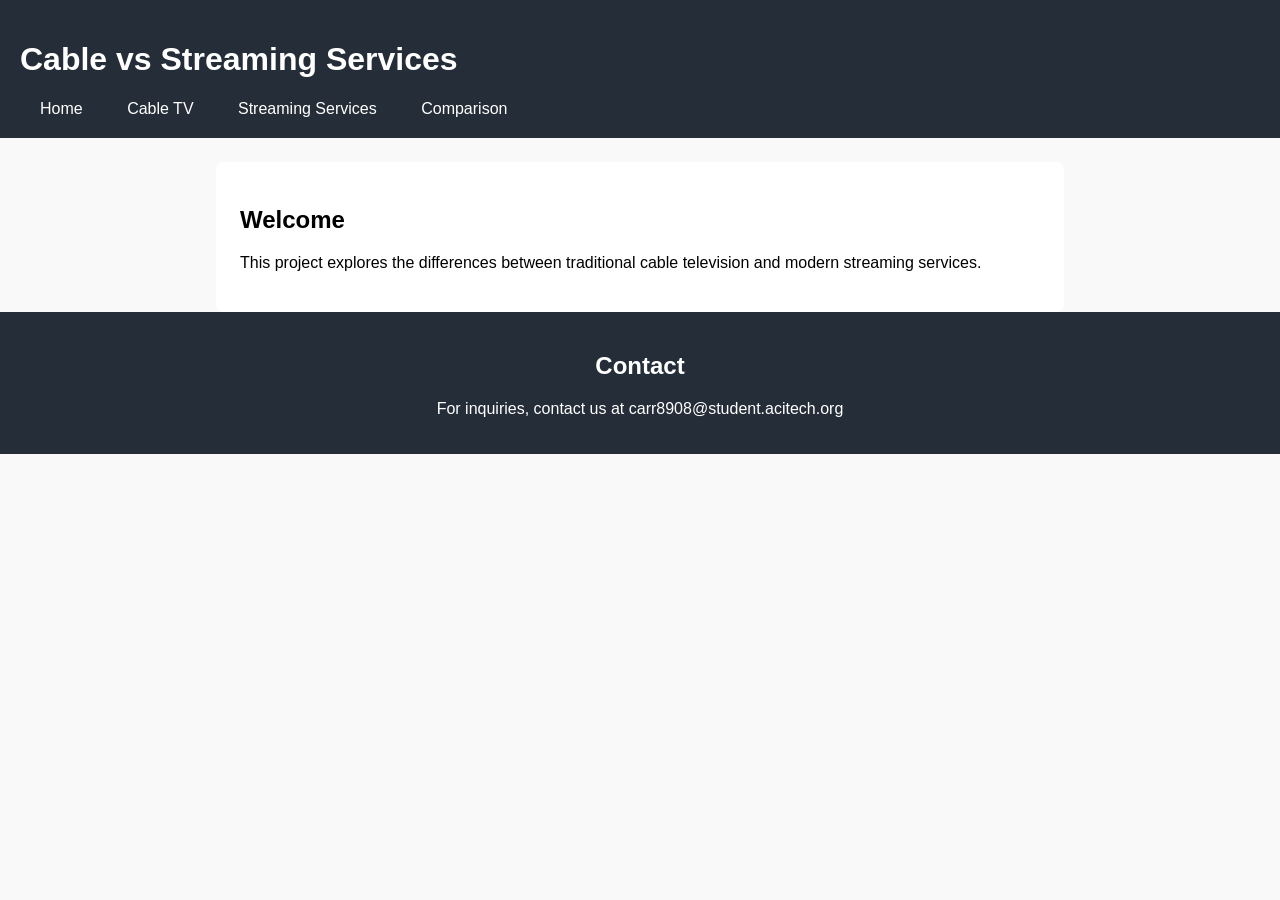
==== index.html @ 03251b56 "Add files via upload" ====
<!DOCTYPE html>
<html lang="en">
<head>
  <meta charset="UTF-8">
  <title>Cable vs Streaming - Home</title>
  <link rel="stylesheet" href="styles.css">
</head>
<body>
  <header>
    <h1>Cable vs Streaming Services</h1>
    <nav>
      <a href="index.html">Home</a>
      <a href="cable.html">Cable TV</a>
      <a href="streaming.html">Streaming Services</a>
      <a href="comparison.html">Comparison</a>
    </nav>
  </header>
  <main>
    <h2>Welcome</h2>
    <p>This project explores the differences between traditional cable television and modern streaming services.</p>
  </main>
  <script src="script.js"></script>
</body>
<footer>
        <section id="contact">
            <h2>Contact</h2>
            <p>For inquiries, contact us at carr8908@student.acitech.org</p>
        </section>
    </footer>
</html>
---- styles.css ----
body {
  font-family: Arial, sans-serif;
  margin: 0;
  padding: 0;
  background-color: #f9f9f9;
}
header {
  background-color: #252e38;
  color: #fff;
  padding: 20px;
}
nav a {
  background-color: #252e38;
  color: #fff;
  margin: 0;
  text-decoration: none;
  padding: 20px;
}
nav a:hover {
  background-color: #111111;
  color: white;
}
main {
  padding: 24px;
  max-width: 800px;
  margin: 0 auto;
  background: #fff;
  border-radius: 8px;
  margin-top: 24px;
}
footer {
    text-align: center;
    padding: 20px 0;
    background: #252e38;
    color: #fff;
    position: relative;
    bottom: 0;
    width: 100%;
}
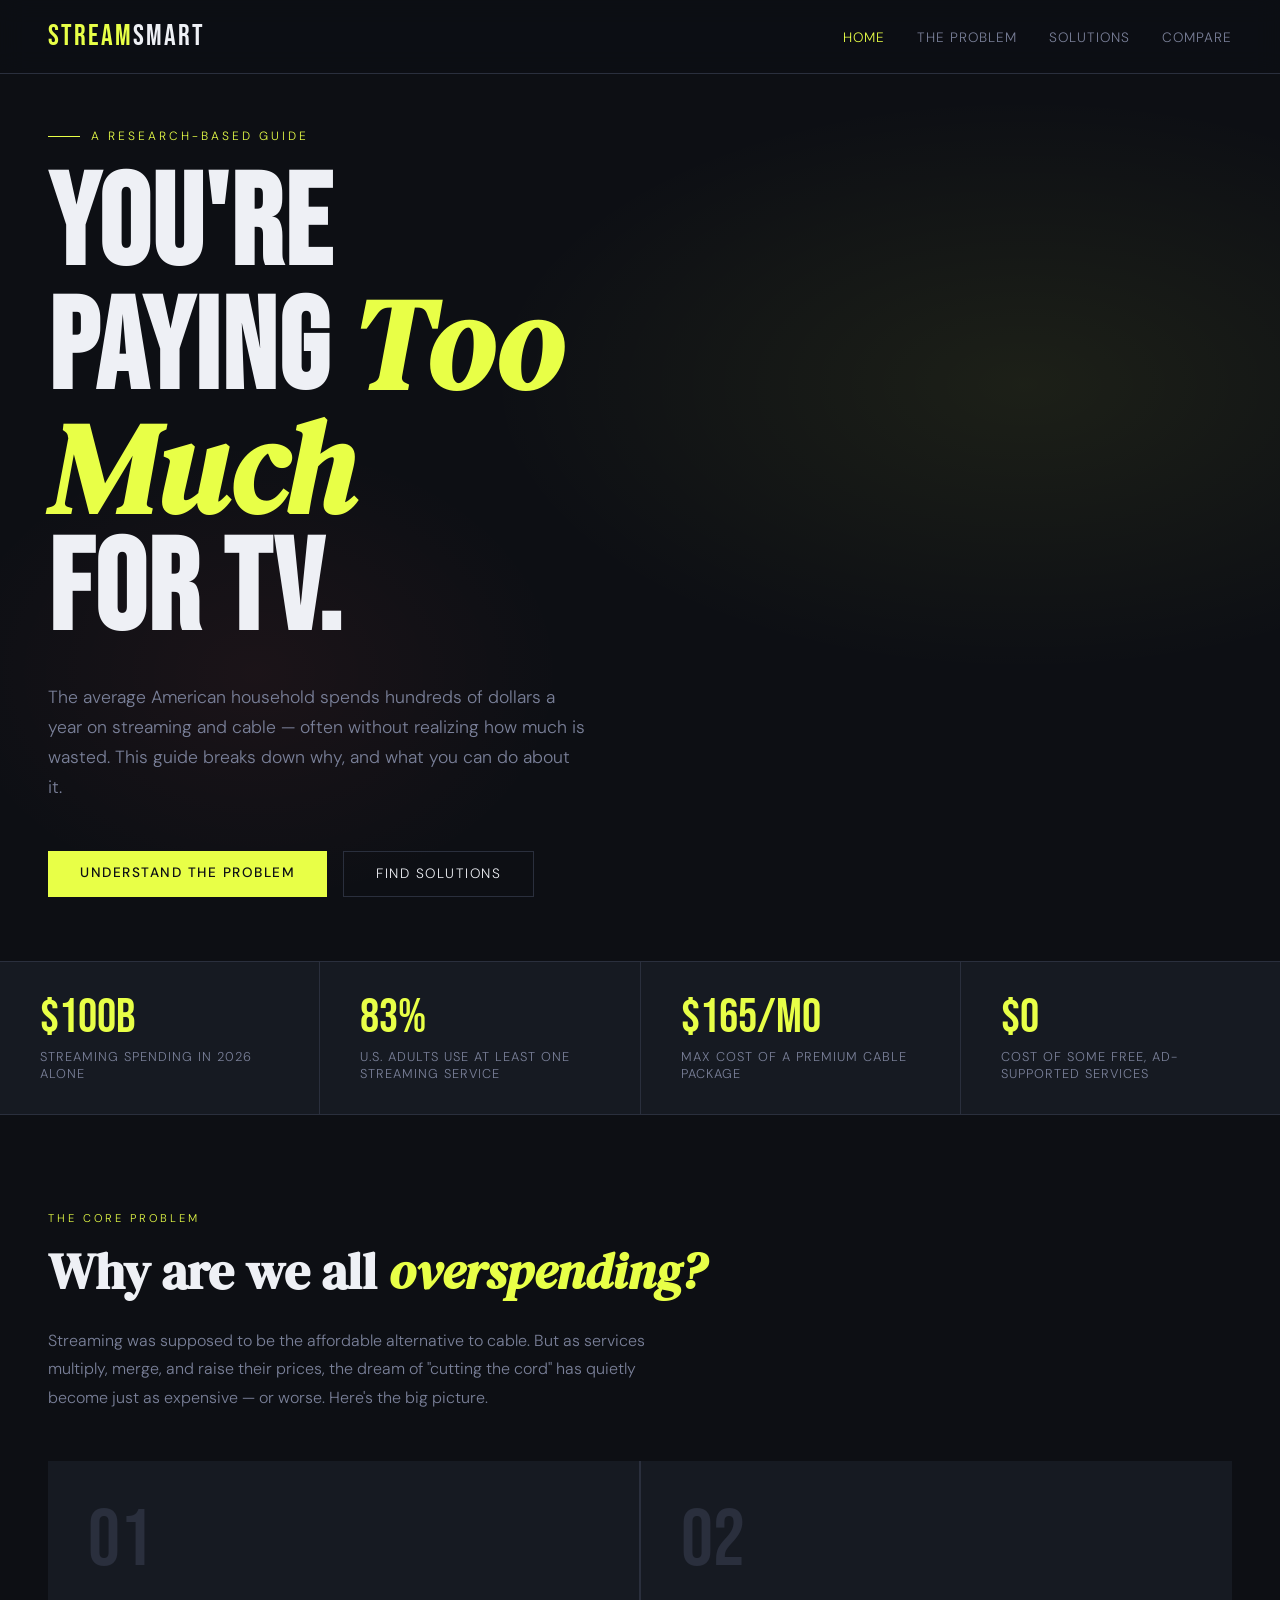
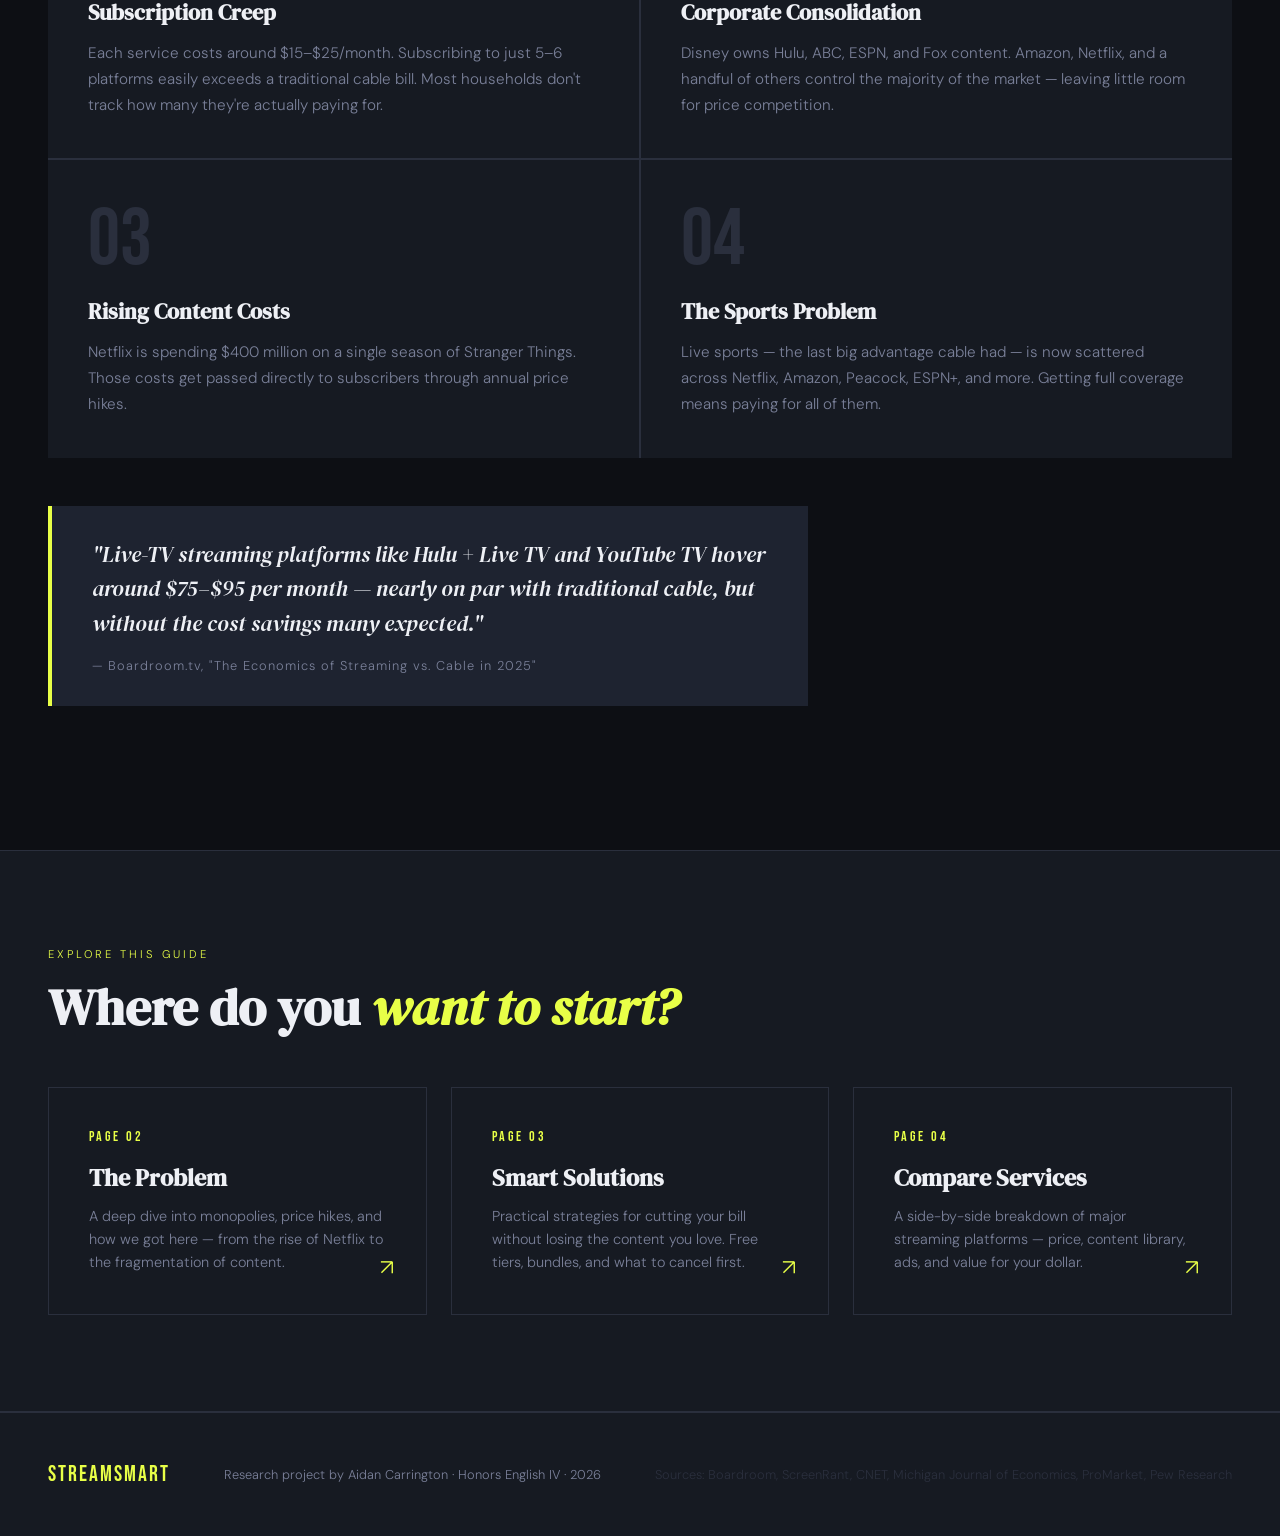
==== commit 43766c51: "Add files via upload" ====
--- a/index.html
+++ b/index.html
@@ -1,30 +1,389 @@
-<!DOCTYPE html>
-<html lang="en">
-<head>
-  <meta charset="UTF-8">
-  <title>Cable vs Streaming - Home</title>
-  <link rel="stylesheet" href="styles.css">
-</head>
-<body>
-  <header>
-    <h1>Cable vs Streaming Services</h1>
-    <nav>
-      <a href="index.html">Home</a>
-      <a href="cable.html">Cable TV</a>
-      <a href="streaming.html">Streaming Services</a>
-      <a href="comparison.html">Comparison</a>
-    </nav>
-  </header>
-  <main>
-    <h2>Welcome</h2>
-    <p>This project explores the differences between traditional cable television and modern streaming services.</p>
-  </main>
-  <script src="script.js"></script>
-</body>
-<footer>
-        <section id="contact">
-            <h2>Contact</h2>
-            <p>For inquiries, contact us at carr8908@student.acitech.org</p>
-        </section>
-    </footer>
-</html>+<!DOCTYPE html>
+<html lang="en">
+<head>
+  <meta charset="UTF-8" />
+  <meta name="viewport" content="width=device-width, initial-scale=1.0"/>
+  <title>StreamSmart — Stop Overpaying for TV</title>
+  <link rel="preconnect" href="https://fonts.googleapis.com">
+  <link href="https://fonts.googleapis.com/css2?family=Bebas+Neue&family=DM+Serif+Display:ital@0;1&family=DM+Sans:wght@300;400;500&display=swap" rel="stylesheet">
+  <style>
+    :root {
+      --bg: #0d0f14;
+      --surface: #161a22;
+      --card: #1e2330;
+      --accent: #e8ff47;
+      --accent2: #ff5c5c;
+      --text: #eef0f5;
+      --muted: #7a8099;
+      --border: #2a2f3d;
+    }
+    *, *::before, *::after { box-sizing: border-box; margin: 0; padding: 0; }
+    html { scroll-behavior: smooth; }
+    body {
+      background: var(--bg);
+      color: var(--text);
+      font-family: 'DM Sans', sans-serif;
+      font-weight: 300;
+      overflow-x: hidden;
+    }
+
+    /* NAV */
+    nav {
+      position: fixed; top: 0; left: 0; right: 0; z-index: 100;
+      display: flex; align-items: center; justify-content: space-between;
+      padding: 1.2rem 3rem;
+      background: rgba(13,15,20,0.85);
+      backdrop-filter: blur(12px);
+      border-bottom: 1px solid var(--border);
+    }
+    .nav-logo {
+      font-family: 'Bebas Neue', sans-serif;
+      font-size: 1.8rem;
+      letter-spacing: 2px;
+      color: var(--accent);
+      text-decoration: none;
+    }
+    .nav-logo span { color: var(--text); }
+    nav ul { list-style: none; display: flex; gap: 2rem; }
+    nav ul a {
+      color: var(--muted); text-decoration: none;
+      font-size: 0.85rem; letter-spacing: 1px; text-transform: uppercase;
+      transition: color 0.2s;
+    }
+    nav ul a:hover, nav ul a.active { color: var(--accent); }
+
+    /* HERO */
+    .hero {
+      min-height: 100vh;
+      display: flex; flex-direction: column; justify-content: center;
+      padding: 8rem 3rem 4rem;
+      position: relative;
+      overflow: hidden;
+    }
+    .hero-bg {
+      position: absolute; inset: 0; z-index: 0;
+      background:
+        radial-gradient(ellipse 70% 50% at 80% 40%, rgba(232,255,71,0.07) 0%, transparent 60%),
+        radial-gradient(ellipse 40% 40% at 20% 70%, rgba(255,92,92,0.06) 0%, transparent 60%);
+    }
+    .hero-tag {
+      font-size: 0.75rem; letter-spacing: 3px; text-transform: uppercase;
+      color: var(--accent); margin-bottom: 1.5rem;
+      display: flex; align-items: center; gap: 0.7rem; position: relative; z-index: 1;
+    }
+    .hero-tag::before {
+      content: ''; display: inline-block; width: 2rem; height: 1px; background: var(--accent);
+    }
+    .hero h1 {
+      font-family: 'Bebas Neue', sans-serif;
+      font-size: clamp(4rem, 10vw, 9rem);
+      line-height: 0.92;
+      letter-spacing: 2px;
+      position: relative; z-index: 1;
+    }
+    .hero h1 em {
+      font-family: 'DM Serif Display', serif;
+      font-style: italic;
+      color: var(--accent);
+    }
+    .hero-sub {
+      max-width: 540px;
+      margin-top: 2rem;
+      font-size: 1.1rem;
+      line-height: 1.7;
+      color: var(--muted);
+      position: relative; z-index: 1;
+    }
+    .hero-cta {
+      margin-top: 3rem;
+      display: flex; gap: 1rem; flex-wrap: wrap;
+      position: relative; z-index: 1;
+    }
+    .btn {
+      display: inline-block; padding: 0.85rem 2rem;
+      font-family: 'DM Sans', sans-serif; font-size: 0.85rem;
+      letter-spacing: 1.5px; text-transform: uppercase;
+      text-decoration: none; border: none; cursor: pointer;
+      transition: all 0.2s;
+    }
+    .btn-primary {
+      background: var(--accent); color: #0d0f14; font-weight: 500;
+    }
+    .btn-primary:hover { background: #fff; }
+    .btn-outline {
+      background: transparent; color: var(--text);
+      border: 1px solid var(--border);
+    }
+    .btn-outline:hover { border-color: var(--accent); color: var(--accent); }
+
+    /* STAT BAR */
+    .stat-bar {
+      display: flex; flex-wrap: wrap;
+      border-top: 1px solid var(--border);
+      border-bottom: 1px solid var(--border);
+      background: var(--surface);
+    }
+    .stat-item {
+      flex: 1; min-width: 180px;
+      padding: 2rem 2.5rem;
+      border-right: 1px solid var(--border);
+    }
+    .stat-item:last-child { border-right: none; }
+    .stat-num {
+      font-family: 'Bebas Neue', sans-serif;
+      font-size: 3rem; color: var(--accent); line-height: 1;
+    }
+    .stat-label {
+      margin-top: 0.4rem; font-size: 0.8rem;
+      color: var(--muted); letter-spacing: 1px; text-transform: uppercase;
+    }
+
+    /* SECTION */
+    section { padding: 6rem 3rem; }
+    .section-tag {
+      font-size: 0.7rem; letter-spacing: 3px; text-transform: uppercase;
+      color: var(--accent); margin-bottom: 1rem;
+    }
+    h2 {
+      font-family: 'DM Serif Display', serif;
+      font-size: clamp(2rem, 4vw, 3.2rem);
+      line-height: 1.2; margin-bottom: 1.5rem;
+    }
+    h2 em { font-style: italic; color: var(--accent); }
+
+    /* PROBLEM SECTION */
+    .problem-grid {
+      display: grid; grid-template-columns: 1fr 1fr;
+      gap: 2px; margin-top: 3rem;
+      background: var(--border);
+    }
+    .problem-card {
+      background: var(--surface);
+      padding: 2.5rem;
+      position: relative; overflow: hidden;
+    }
+    .problem-card::before {
+      content: '';
+      position: absolute; top: 0; left: 0;
+      width: 3px; height: 0;
+      background: var(--accent);
+      transition: height 0.4s ease;
+    }
+    .problem-card:hover::before { height: 100%; }
+    .problem-num {
+      font-family: 'Bebas Neue', sans-serif;
+      font-size: 5rem; color: var(--border);
+      line-height: 1; margin-bottom: 1rem;
+    }
+    .problem-card h3 {
+      font-family: 'DM Serif Display', serif;
+      font-size: 1.4rem; margin-bottom: 0.8rem;
+    }
+    .problem-card p { color: var(--muted); line-height: 1.7; font-size: 0.95rem; }
+
+    /* QUOTE CALLOUT */
+    .callout {
+      background: var(--card);
+      border-left: 4px solid var(--accent);
+      padding: 2rem 2.5rem;
+      margin: 3rem 0;
+      max-width: 760px;
+    }
+    .callout blockquote {
+      font-family: 'DM Serif Display', serif;
+      font-style: italic;
+      font-size: 1.35rem;
+      line-height: 1.6;
+      color: var(--text);
+    }
+    .callout cite {
+      display: block; margin-top: 1rem;
+      font-size: 0.8rem; color: var(--muted);
+      font-style: normal; letter-spacing: 1px;
+    }
+
+    /* NAV CARDS */
+    .explore-grid {
+      display: grid;
+      grid-template-columns: repeat(auto-fit, minmax(260px, 1fr));
+      gap: 1.5rem; margin-top: 3rem;
+    }
+    .explore-card {
+      background: var(--surface);
+      border: 1px solid var(--border);
+      padding: 2.5rem;
+      text-decoration: none; color: var(--text);
+      position: relative; overflow: hidden;
+      transition: border-color 0.3s, transform 0.3s;
+      display: block;
+    }
+    .explore-card:hover {
+      border-color: var(--accent);
+      transform: translateY(-4px);
+    }
+    .explore-card .ec-num {
+      font-family: 'Bebas Neue', sans-serif;
+      font-size: 0.9rem; letter-spacing: 3px;
+      color: var(--accent); margin-bottom: 1rem;
+    }
+    .explore-card h3 {
+      font-family: 'DM Serif Display', serif;
+      font-size: 1.5rem; margin-bottom: 0.7rem;
+    }
+    .explore-card p { color: var(--muted); font-size: 0.9rem; line-height: 1.6; }
+    .explore-card .arrow {
+      position: absolute; bottom: 2rem; right: 2rem;
+      font-size: 1.4rem; color: var(--accent);
+      transition: transform 0.3s;
+    }
+    .explore-card:hover .arrow { transform: translate(4px, -4px); }
+
+    /* FOOTER */
+    footer {
+      background: var(--surface);
+      border-top: 1px solid var(--border);
+      padding: 3rem;
+      display: flex; justify-content: space-between; align-items: center; flex-wrap: wrap; gap: 1rem;
+    }
+    footer p { color: var(--muted); font-size: 0.8rem; }
+    .footer-logo {
+      font-family: 'Bebas Neue', sans-serif;
+      font-size: 1.4rem; letter-spacing: 2px; color: var(--accent);
+    }
+
+    /* ANIMATIONS */
+    .fade-in {
+      opacity: 0; transform: translateY(24px);
+      animation: fadeUp 0.7s ease forwards;
+    }
+    @keyframes fadeUp {
+      to { opacity: 1; transform: translateY(0); }
+    }
+    .delay-1 { animation-delay: 0.15s; }
+    .delay-2 { animation-delay: 0.3s; }
+    .delay-3 { animation-delay: 0.45s; }
+    .delay-4 { animation-delay: 0.6s; }
+
+    @media (max-width: 768px) {
+      nav { padding: 1rem 1.5rem; }
+      nav ul { gap: 1rem; }
+      .hero { padding: 7rem 1.5rem 3rem; }
+      section { padding: 4rem 1.5rem; }
+      .problem-grid { grid-template-columns: 1fr; }
+      footer { flex-direction: column; text-align: center; }
+    }
+  </style>
+</head>
+<body>
+
+<nav>
+  <a href="index.html" class="nav-logo">Stream<span>Smart</span></a>
+  <ul>
+    <li><a href="index.html" class="active">Home</a></li>
+    <li><a href="the-problem.html">The Problem</a></li>
+    <li><a href="the-solution.html">Solutions</a></li>
+    <li><a href="compare.html">Compare</a></li>
+  </ul>
+</nav>
+
+<section class="hero">
+  <div class="hero-bg"></div>
+  <p class="hero-tag fade-in">A research-based guide</p>
+  <h1 class="fade-in delay-1">You're<br>Paying <em>Too<br>Much</em><br>for TV.</h1>
+  <p class="hero-sub fade-in delay-2">
+    The average American household spends hundreds of dollars a year on streaming and cable — often without realizing how much is wasted. This guide breaks down why, and what you can do about it.
+  </p>
+  <div class="hero-cta fade-in delay-3">
+    <a href="the-problem.html" class="btn btn-primary">Understand the Problem</a>
+    <a href="the-solution.html" class="btn btn-outline">Find Solutions</a>
+  </div>
+</section>
+
+<div class="stat-bar">
+  <div class="stat-item fade-in">
+    <div class="stat-num">$100B</div>
+    <div class="stat-label">Streaming spending in 2026 alone</div>
+  </div>
+  <div class="stat-item fade-in delay-1">
+    <div class="stat-num">83%</div>
+    <div class="stat-label">U.S. adults use at least one streaming service</div>
+  </div>
+  <div class="stat-item fade-in delay-2">
+    <div class="stat-num">$165/mo</div>
+    <div class="stat-label">Max cost of a premium cable package</div>
+  </div>
+  <div class="stat-item fade-in delay-3">
+    <div class="stat-num">$0</div>
+    <div class="stat-label">Cost of some free, ad-supported services</div>
+  </div>
+</div>
+
+<section>
+  <p class="section-tag">The Core Problem</p>
+  <h2>Why are we all <em>overspending?</em></h2>
+  <p style="max-width: 620px; color: var(--muted); line-height: 1.8; font-size: 1rem;">
+    Streaming was supposed to be the affordable alternative to cable. But as services multiply, merge, and raise their prices, the dream of "cutting the cord" has quietly become just as expensive — or worse. Here's the big picture.
+  </p>
+
+  <div class="problem-grid">
+    <div class="problem-card">
+      <div class="problem-num">01</div>
+      <h3>Subscription Creep</h3>
+      <p>Each service costs around $15–$25/month. Subscribing to just 5–6 platforms easily exceeds a traditional cable bill. Most households don't track how many they're actually paying for.</p>
+    </div>
+    <div class="problem-card">
+      <div class="problem-num">02</div>
+      <h3>Corporate Consolidation</h3>
+      <p>Disney owns Hulu, ABC, ESPN, and Fox content. Amazon, Netflix, and a handful of others control the majority of the market — leaving little room for price competition.</p>
+    </div>
+    <div class="problem-card">
+      <div class="problem-num">03</div>
+      <h3>Rising Content Costs</h3>
+      <p>Netflix is spending $400 million on a single season of Stranger Things. Those costs get passed directly to subscribers through annual price hikes.</p>
+    </div>
+    <div class="problem-card">
+      <div class="problem-num">04</div>
+      <h3>The Sports Problem</h3>
+      <p>Live sports — the last big advantage cable had — is now scattered across Netflix, Amazon, Peacock, ESPN+, and more. Getting full coverage means paying for all of them.</p>
+    </div>
+  </div>
+
+  <div class="callout">
+    <blockquote>"Live-TV streaming platforms like Hulu + Live TV and YouTube TV hover around $75–$95 per month — nearly on par with traditional cable, but without the cost savings many expected."</blockquote>
+    <cite>— Boardroom.tv, "The Economics of Streaming vs. Cable in 2025"</cite>
+  </div>
+</section>
+
+<section style="background: var(--surface); border-top: 1px solid var(--border); border-bottom: 1px solid var(--border);">
+  <p class="section-tag">Explore This Guide</p>
+  <h2>Where do you <em>want to start?</em></h2>
+  <div class="explore-grid">
+    <a href="the-problem.html" class="explore-card">
+      <div class="ec-num">Page 02</div>
+      <h3>The Problem</h3>
+      <p>A deep dive into monopolies, price hikes, and how we got here — from the rise of Netflix to the fragmentation of content.</p>
+      <span class="arrow">↗</span>
+    </a>
+    <a href="the-solution.html" class="explore-card">
+      <div class="ec-num">Page 03</div>
+      <h3>Smart Solutions</h3>
+      <p>Practical strategies for cutting your bill without losing the content you love. Free tiers, bundles, and what to cancel first.</p>
+      <span class="arrow">↗</span>
+    </a>
+    <a href="compare.html" class="explore-card">
+      <div class="ec-num">Page 04</div>
+      <h3>Compare Services</h3>
+      <p>A side-by-side breakdown of major streaming platforms — price, content library, ads, and value for your dollar.</p>
+      <span class="arrow">↗</span>
+    </a>
+  </div>
+</section>
+
+<footer>
+  <div class="footer-logo">StreamSmart</div>
+  <p>Research project by Aidan Carrington · Honors English IV · 2026</p>
+  <p style="color: var(--border);">Sources: Boardroom, ScreenRant, CNET, Michigan Journal of Economics, ProMarket, Pew Research</p>
+</footer>
+
+</body>
+</html>
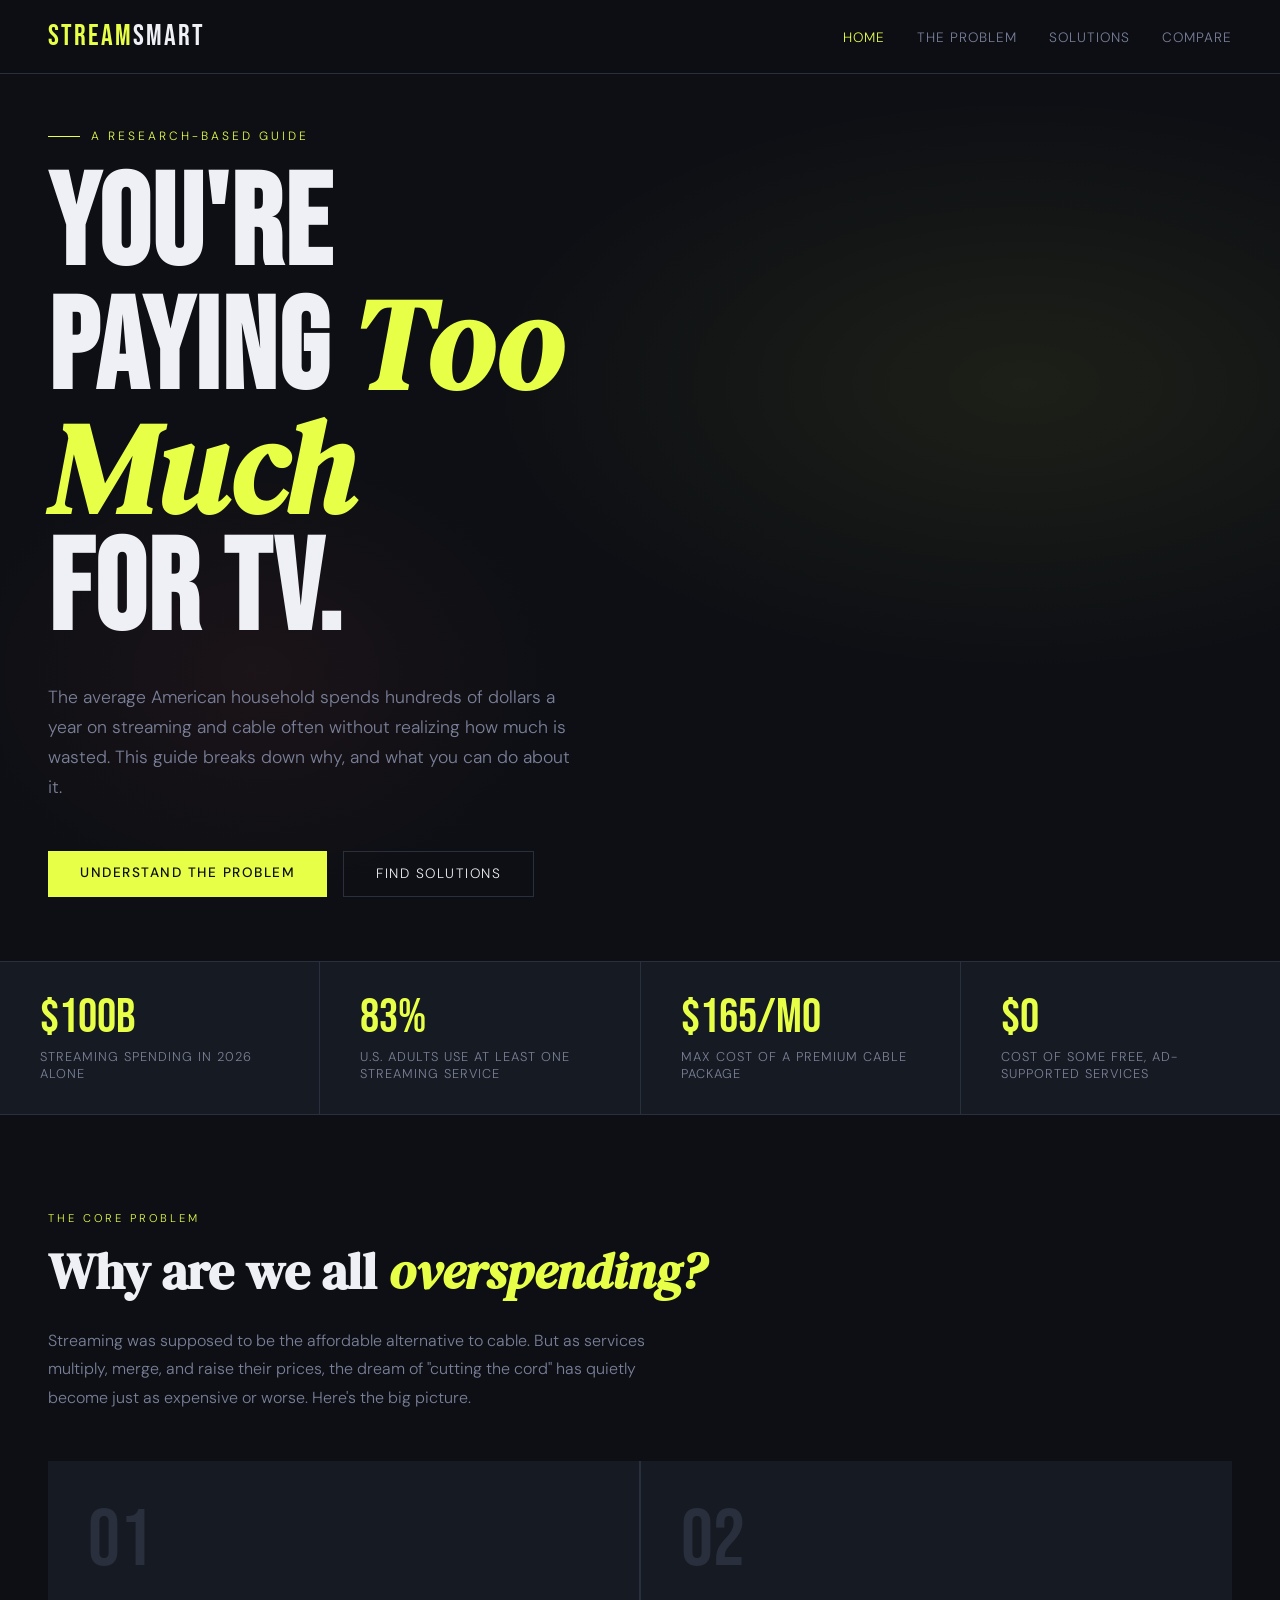
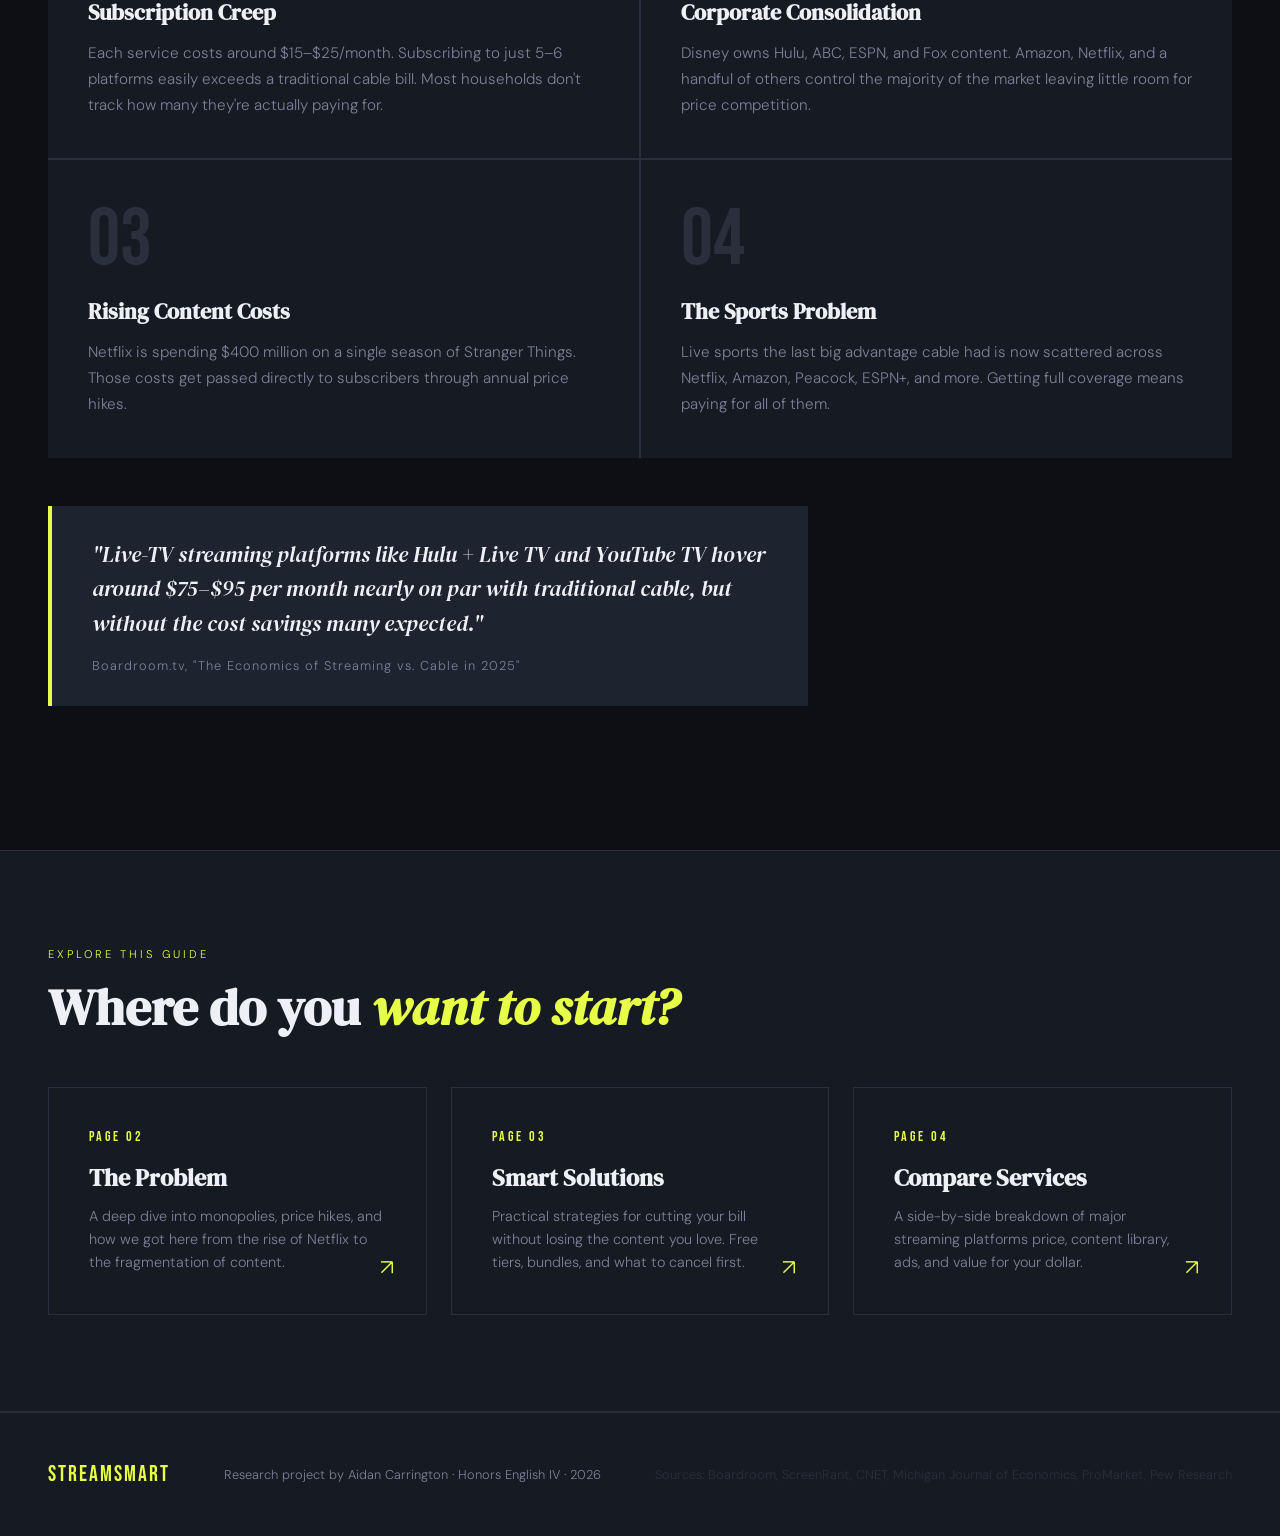
==== commit b9e47a15: "Refine text content in index.html Removed unnecessary punctuation in various text elements for impro" ====
--- a/index.html
+++ b/index.html
@@ -3,7 +3,7 @@
 <head>
   <meta charset="UTF-8" />
   <meta name="viewport" content="width=device-width, initial-scale=1.0"/>
-  <title>StreamSmart — Stop Overpaying for TV</title>
+  <title>StreamSmart  Stop Overpaying for TV</title>
   <link rel="preconnect" href="https://fonts.googleapis.com">
   <link href="https://fonts.googleapis.com/css2?family=Bebas+Neue&family=DM+Serif+Display:ital@0;1&family=DM+Sans:wght@300;400;500&display=swap" rel="stylesheet">
   <style>
@@ -291,7 +291,7 @@
   <p class="hero-tag fade-in">A research-based guide</p>
   <h1 class="fade-in delay-1">You're<br>Paying <em>Too<br>Much</em><br>for TV.</h1>
   <p class="hero-sub fade-in delay-2">
-    The average American household spends hundreds of dollars a year on streaming and cable — often without realizing how much is wasted. This guide breaks down why, and what you can do about it.
+    The average American household spends hundreds of dollars a year on streaming and cable  often without realizing how much is wasted. This guide breaks down why, and what you can do about it.
   </p>
   <div class="hero-cta fade-in delay-3">
     <a href="the-problem.html" class="btn btn-primary">Understand the Problem</a>
@@ -322,7 +322,7 @@
   <p class="section-tag">The Core Problem</p>
   <h2>Why are we all <em>overspending?</em></h2>
   <p style="max-width: 620px; color: var(--muted); line-height: 1.8; font-size: 1rem;">
-    Streaming was supposed to be the affordable alternative to cable. But as services multiply, merge, and raise their prices, the dream of "cutting the cord" has quietly become just as expensive — or worse. Here's the big picture.
+    Streaming was supposed to be the affordable alternative to cable. But as services multiply, merge, and raise their prices, the dream of "cutting the cord" has quietly become just as expensive  or worse. Here's the big picture.
   </p>
 
   <div class="problem-grid">
@@ -334,7 +334,7 @@
     <div class="problem-card">
       <div class="problem-num">02</div>
       <h3>Corporate Consolidation</h3>
-      <p>Disney owns Hulu, ABC, ESPN, and Fox content. Amazon, Netflix, and a handful of others control the majority of the market — leaving little room for price competition.</p>
+      <p>Disney owns Hulu, ABC, ESPN, and Fox content. Amazon, Netflix, and a handful of others control the majority of the market  leaving little room for price competition.</p>
     </div>
     <div class="problem-card">
       <div class="problem-num">03</div>
@@ -344,13 +344,13 @@
     <div class="problem-card">
       <div class="problem-num">04</div>
       <h3>The Sports Problem</h3>
-      <p>Live sports — the last big advantage cable had — is now scattered across Netflix, Amazon, Peacock, ESPN+, and more. Getting full coverage means paying for all of them.</p>
+      <p>Live sports  the last big advantage cable had  is now scattered across Netflix, Amazon, Peacock, ESPN+, and more. Getting full coverage means paying for all of them.</p>
     </div>
   </div>
 
   <div class="callout">
-    <blockquote>"Live-TV streaming platforms like Hulu + Live TV and YouTube TV hover around $75–$95 per month — nearly on par with traditional cable, but without the cost savings many expected."</blockquote>
-    <cite>— Boardroom.tv, "The Economics of Streaming vs. Cable in 2025"</cite>
+    <blockquote>"Live-TV streaming platforms like Hulu + Live TV and YouTube TV hover around $75–$95 per month  nearly on par with traditional cable, but without the cost savings many expected."</blockquote>
+    <cite> Boardroom.tv, "The Economics of Streaming vs. Cable in 2025"</cite>
   </div>
 </section>
 
@@ -361,7 +361,7 @@
     <a href="the-problem.html" class="explore-card">
       <div class="ec-num">Page 02</div>
       <h3>The Problem</h3>
-      <p>A deep dive into monopolies, price hikes, and how we got here — from the rise of Netflix to the fragmentation of content.</p>
+      <p>A deep dive into monopolies, price hikes, and how we got here  from the rise of Netflix to the fragmentation of content.</p>
       <span class="arrow">↗</span>
     </a>
     <a href="the-solution.html" class="explore-card">
@@ -373,7 +373,7 @@
     <a href="compare.html" class="explore-card">
       <div class="ec-num">Page 04</div>
       <h3>Compare Services</h3>
-      <p>A side-by-side breakdown of major streaming platforms — price, content library, ads, and value for your dollar.</p>
+      <p>A side-by-side breakdown of major streaming platforms  price, content library, ads, and value for your dollar.</p>
       <span class="arrow">↗</span>
     </a>
   </div>
